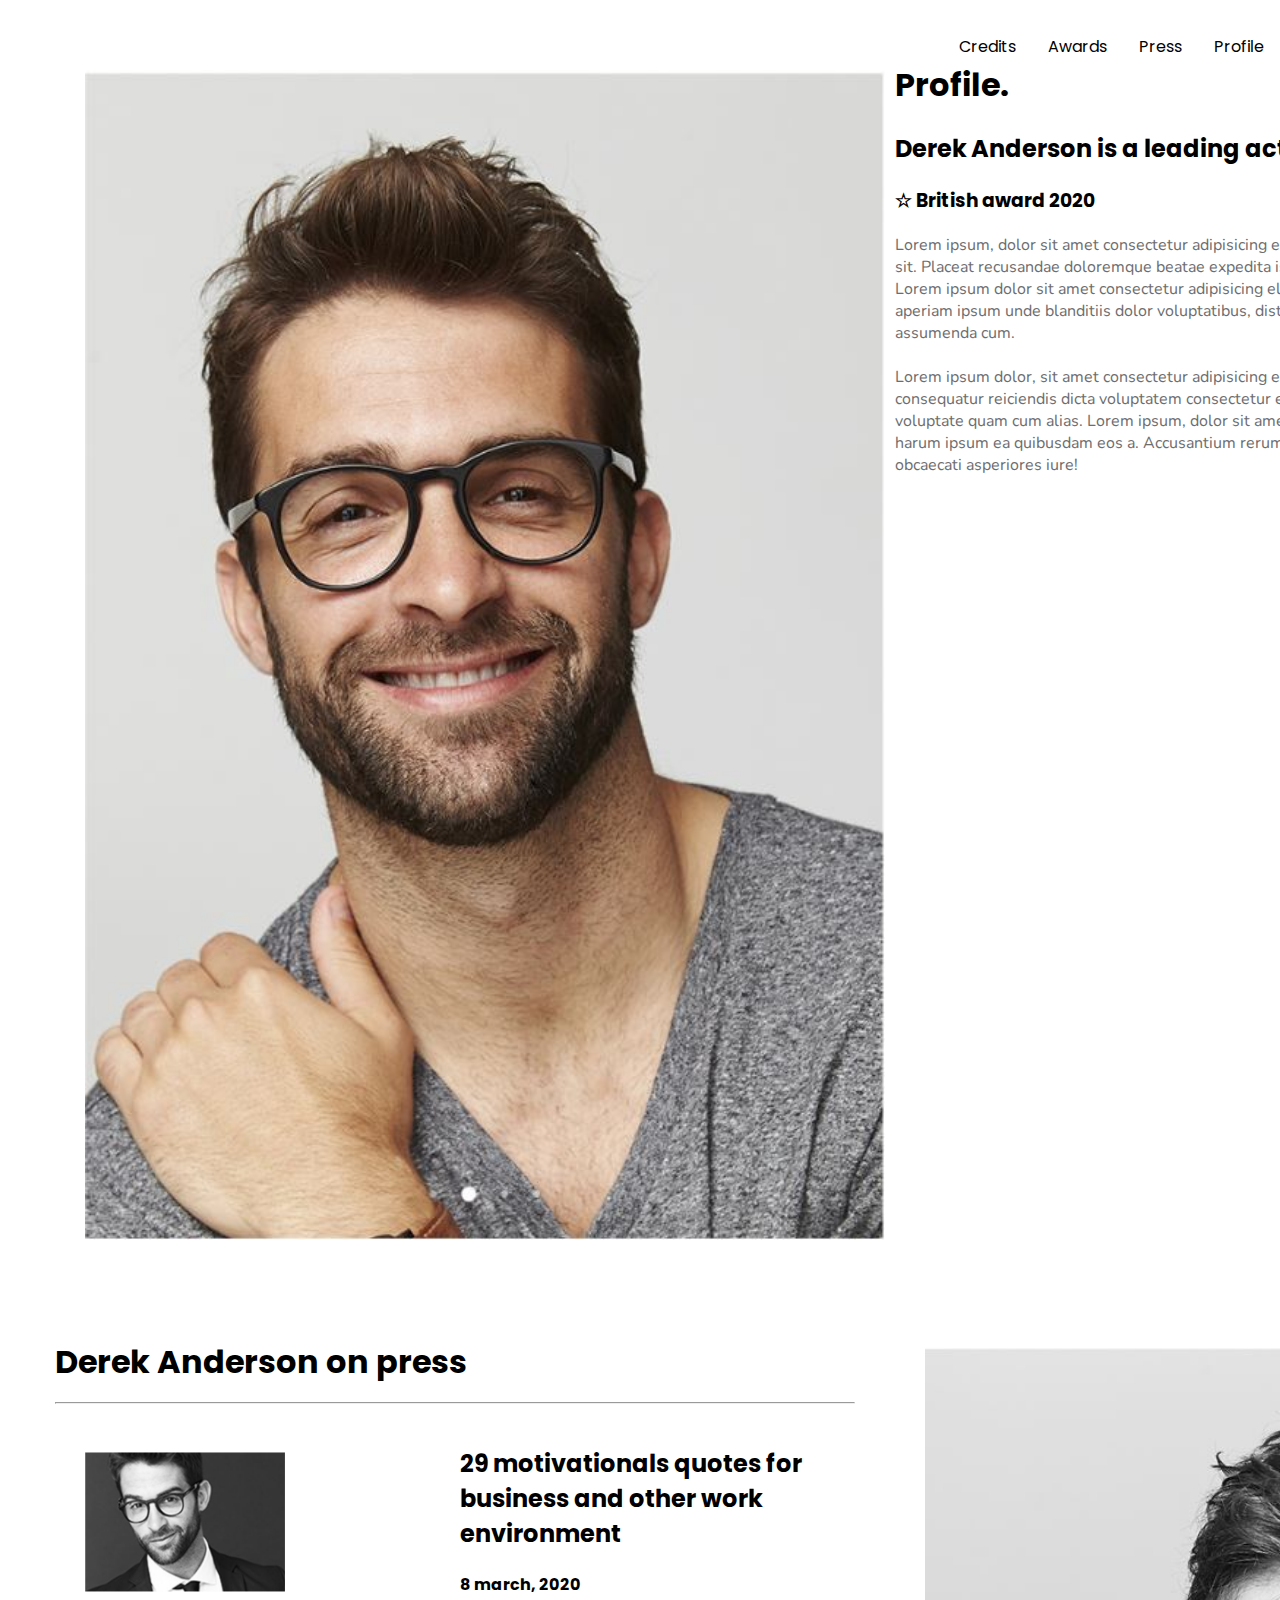
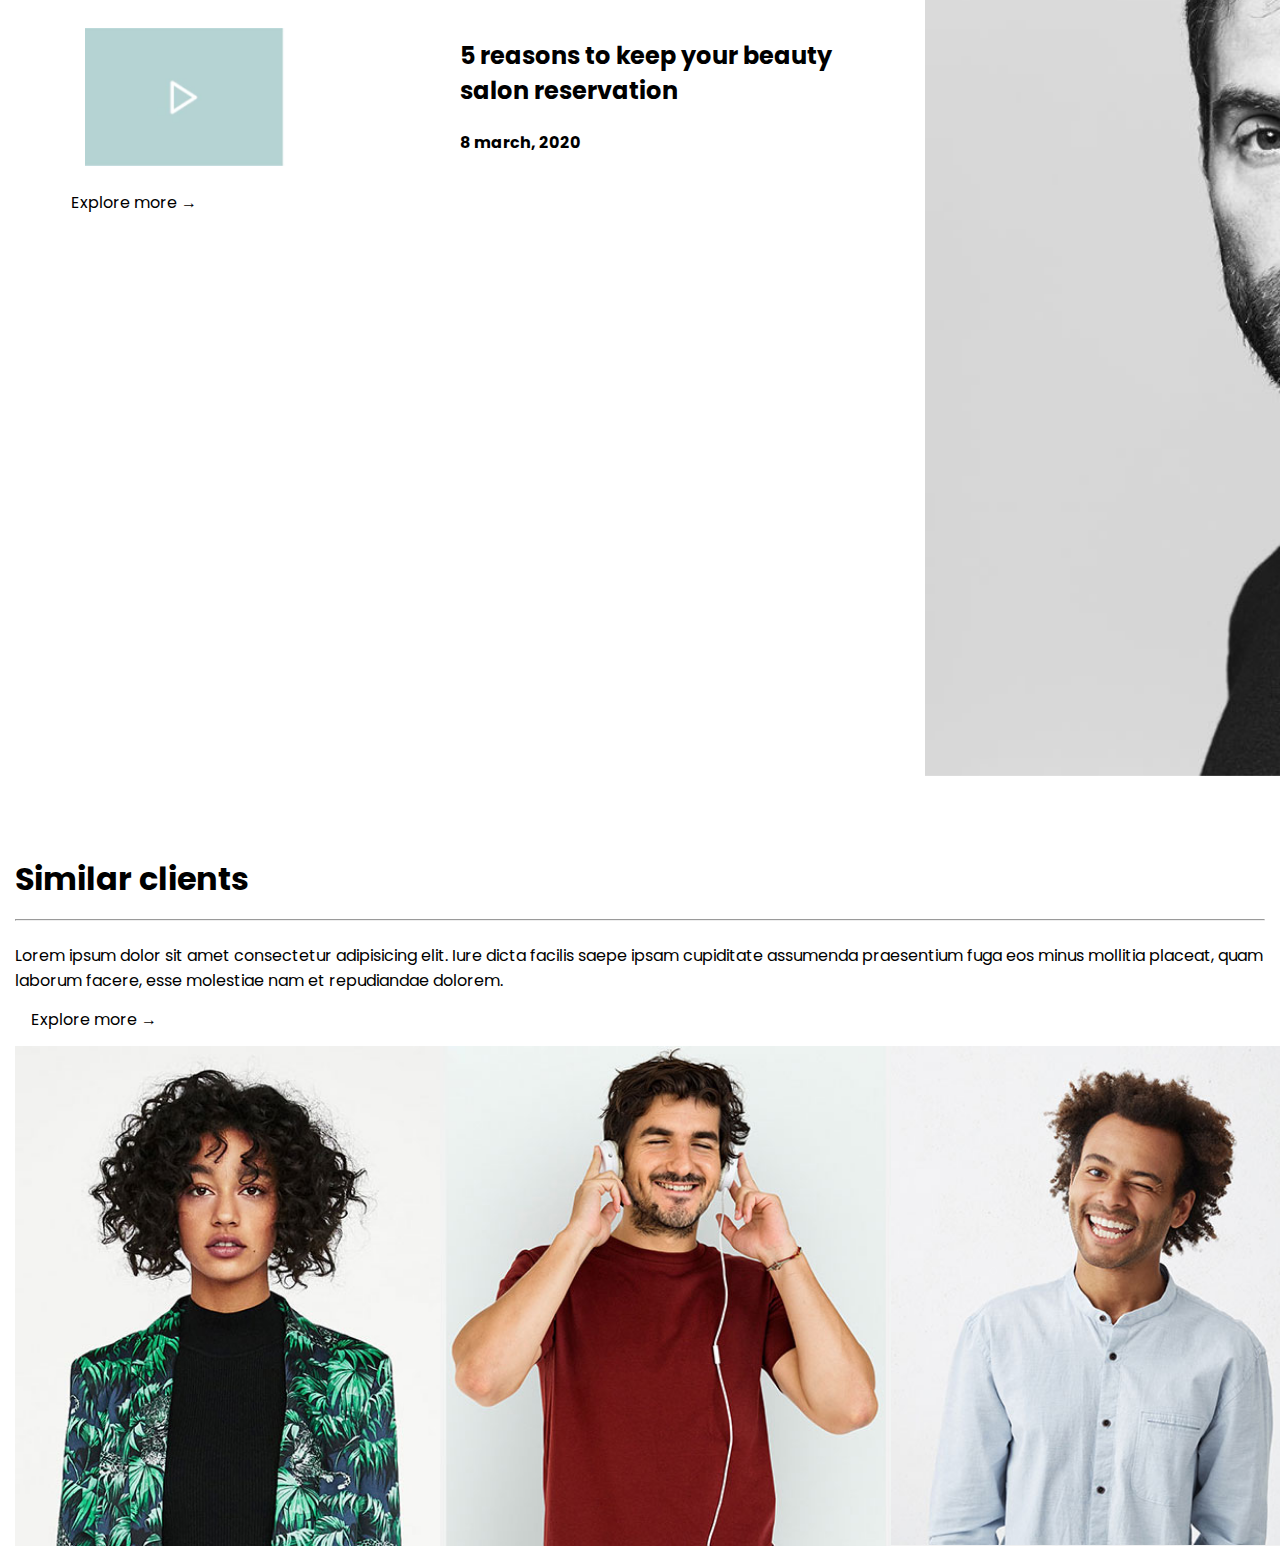
==== index.html @ 9f0239de "html" ====
<!DOCTYPE html>
<head>
    <link rel="stylesheet" href="style.css">
    <link href="https://fonts.googleapis.com/css?family=Nunito|Poppins&display=swap" rel="stylesheet">
</head>

<body>
    <header></header>

    <nav>
        <ul>
            <li><a href="">Profile</a></li>
            <li><a href="">Press</a></li>
            <li><a href="">Awards</a></li>
            <li><a href="">Credits</a></li>
        </ul>
    </nav>

    <main>
        <div class="page">
            <div class="container">
                <div><img src="image/derekanderson01.JPG" class="derek"></div>
                <div>
                    <h1>Profile.</h1>
                    <h2>Derek Anderson is a leading actor, comedian and actor</h2>
                    <h3> ☆ British award 2020</h3>
                    <p>Lorem ipsum, dolor sit amet consectetur adipisicing elit.
                        A ipsa ab odit ex pariatur inventore quas aspernatur sit. Placeat recusandae doloremque beatae expedita iste.
                        Sit exercitationem consequuntur dolore eaque ab. Lorem ipsum dolor sit amet consectetur adipisicing elit. 
                        At, placeat mollitia facere rerum non voluptatem aperiam ipsum unde blanditiis dolor voluptatibus, distinctio 
                        consectetur nam itaque accusantium delectus ad assumenda cum.<br><br>
                        Lorem ipsum dolor, sit amet consectetur adipisicing elit. 
                        Debitis non recusandae praesentium totam facilis consequatur reiciendis dicta voluptatem consectetur 
                        excepturi dolores pariatur saepe dolorem rem, quae voluptate quam cum alias.
                        Lorem ipsum, dolor sit amet consectetur adipisicing elit.
                        Sed ab placeat, expedita harum ipsum ea quibusdam eos a.
                        Accusantium rerum mollitia, unde minima deserunt ad laudantium maiores obcaecati asperiores iure!</p>
                </div>
                <div>
                    <h1>Derek Anderson on press<hr></h1>
                    <div class="press">
                        <img src="image/derekanderson03.JPG" class="derek">
                        <div><h2>29 motivationals quotes for business and other work environment</h2>
                        <h4>8 march, 2020</h4></div>
                    </div>
                    <div class="press">
                        <img src="image/derekanderson04.JPG" class="derek">
                        <div><h2>5 reasons to keep your beauty salon reservation</h2>
                        <h4>8 march, 2020</h4></div>
                    </div>
                    <div> <a href="">Explore more →</a></div>
                </div>
                <div><img src ="image/derekanderson02.JPG" class="derek"></div>
            </div>
            <div>
                <h1>Similar clients<hr></h1>
            </div>
            <div>Lorem ipsum dolor sit amet consectetur adipisicing elit. Iure dicta facilis saepe ipsam cupiditate assumenda 
                praesentium fuga eos minus mollitia placeat, quam laborum facere, esse molestiae nam et repudiandae dolorem.
                <a href="">Explore more →</a></div>
            <div class="similar">
                <img src="image/similar01.jpg" class="client">
                <img src="image/similar04.jpg"class="client">
                <img src="image/similar02.jpg"class="client">
                <img src="image/similar03.jpg"class="client">
            </div>
        </div>
    </main>

    <footer></footer>
</body>
---- style.css ----
body {
  font-family: 'Poppins', sans-serif;
  min-width: 100%;
  margin: 0;
  padding: 0;
  overflow: auto;
}
p{
  font-family: 'Nunito', sans-serif;
  color:#6E6D6E;

}
ul {
    list-style-type: none;
    margin-top: 8px;
    color: black;
  }
  
li {
    float: right;
    color: black;
    text-align: center;
  }

  a {
    display: block;
    padding: 14px 16px;
    text-decoration: none;
    color: black;
  }

  li a:hover {
    border-bottom: solid;
    border-color: black;
  }

.page{
  margin: 15px;
}

.container{
  display:grid;
  grid-template-columns: 800px 800px;
  grid-gap: 40px;
  margin: 20px;
  padding:20px;
}

.press{
  display:grid;
  grid-template-columns: 1fr 1fr;
  grid-gap: 10px;
  margin-left: auto;
  margin-right: auto;
}
.press img{
  width: 200px;
  margin-top: auto;
  margin-bottom: auto;
}

.derek {
   position: relative;
   margin: auto;
   margin: 30px;
   width: 800px;
  }
.similar {
  margin: 0px;
  display:grid;
  grid-template-columns: 1fr 1fr 1fr 1fr;
  grid-gap: 0px;
}

.client{
  height: 500px;
  width: auto;
}
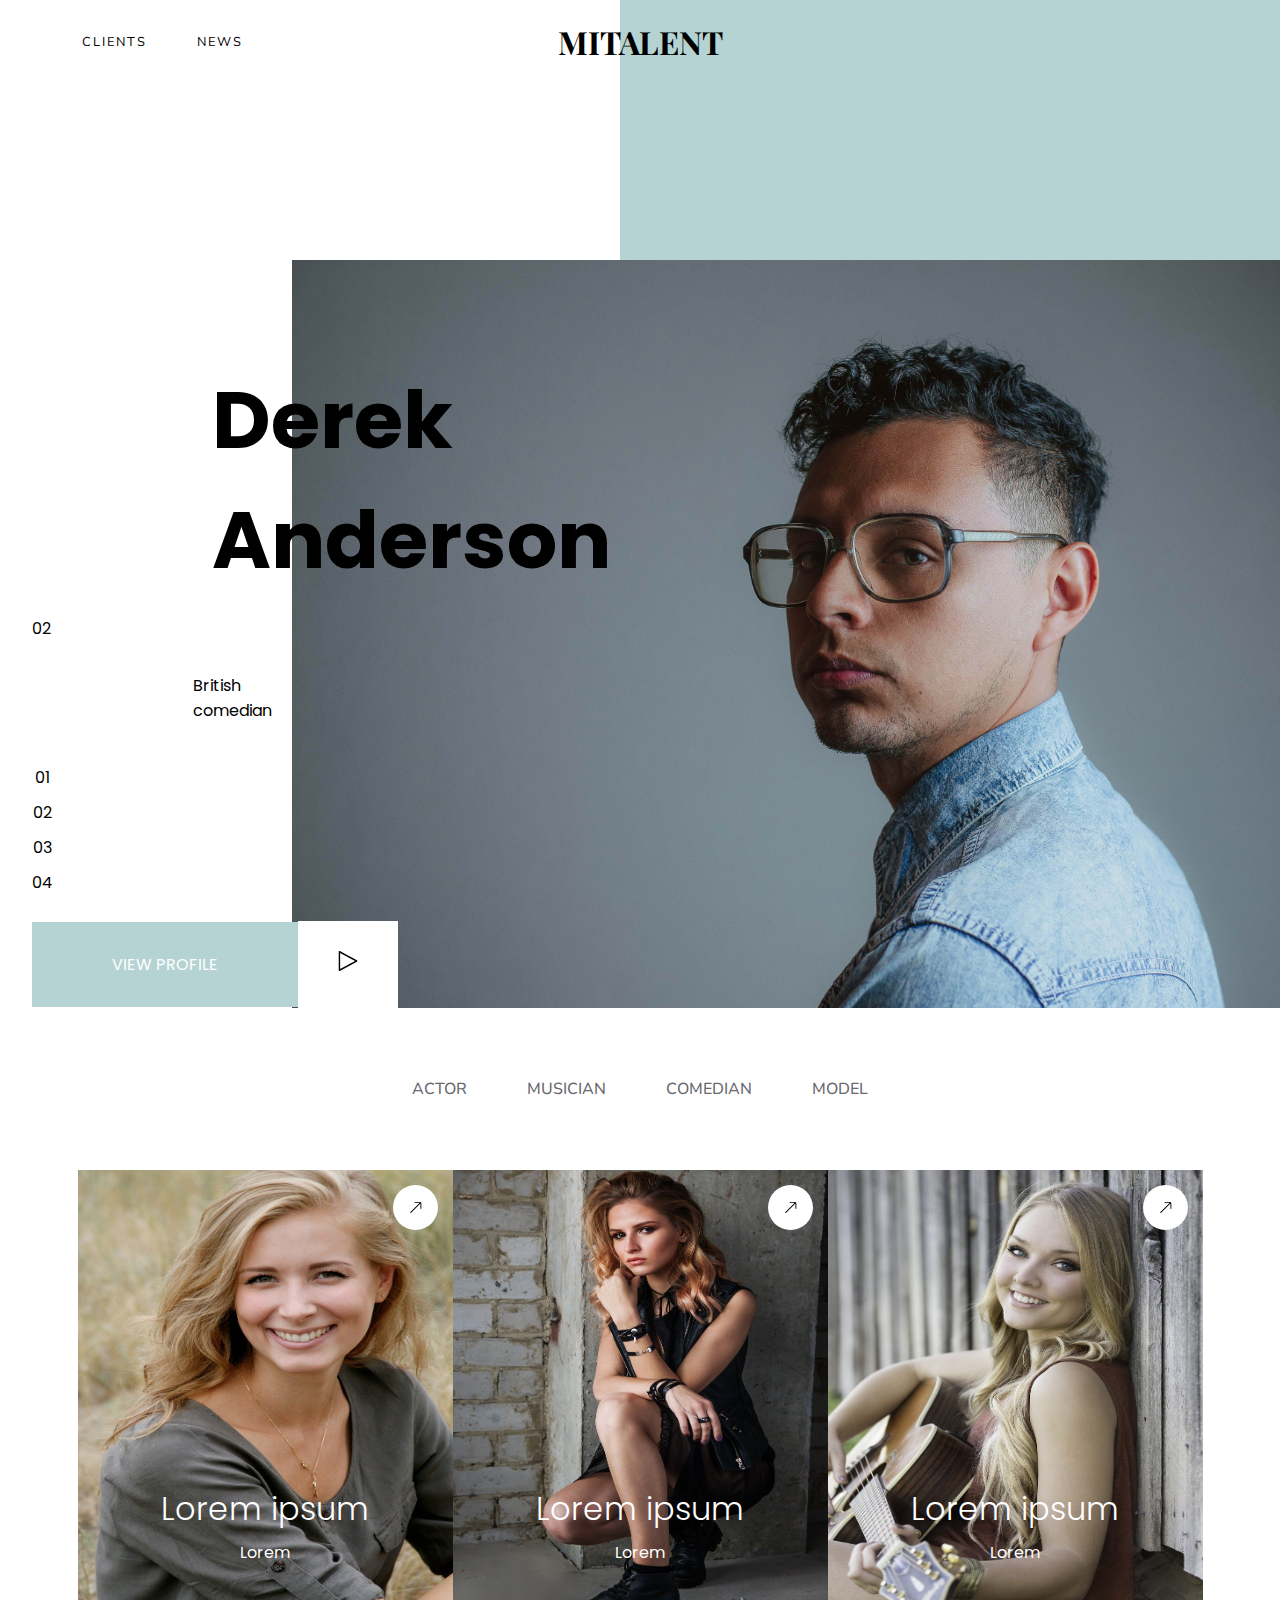
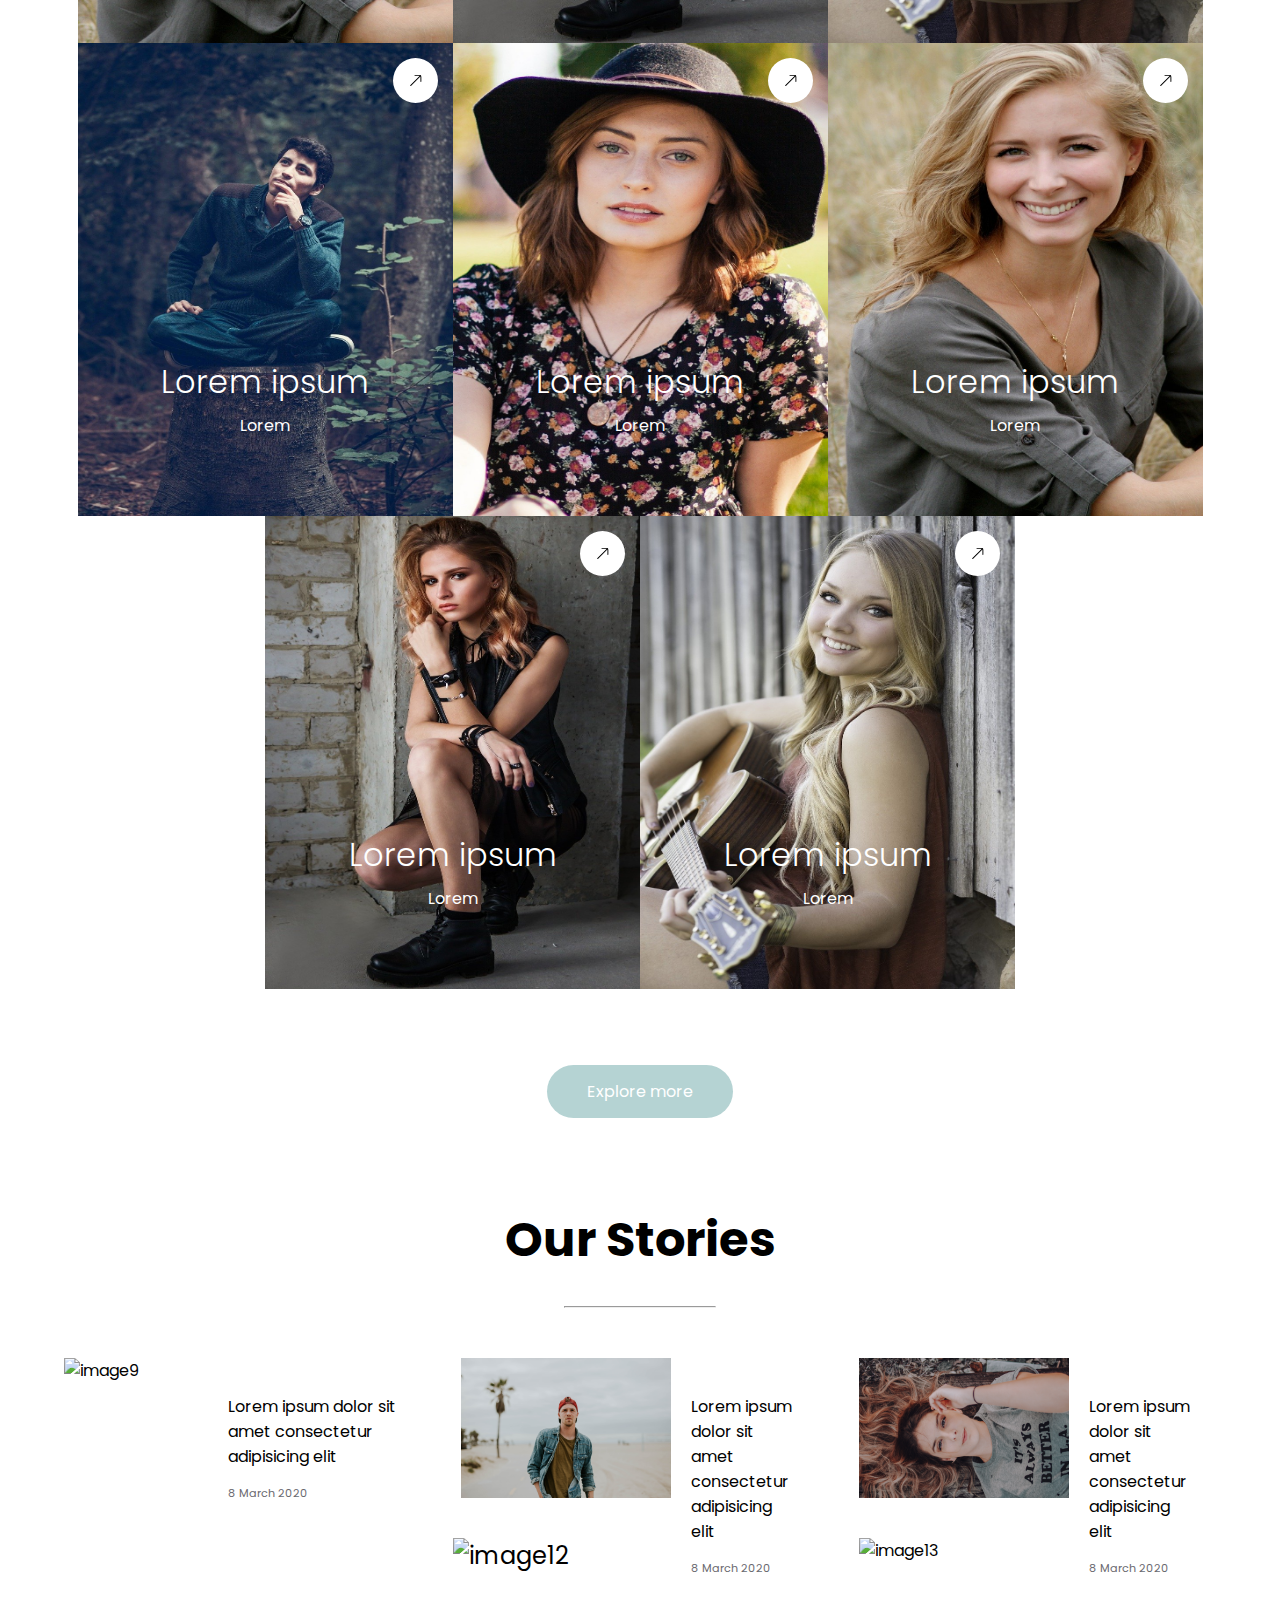
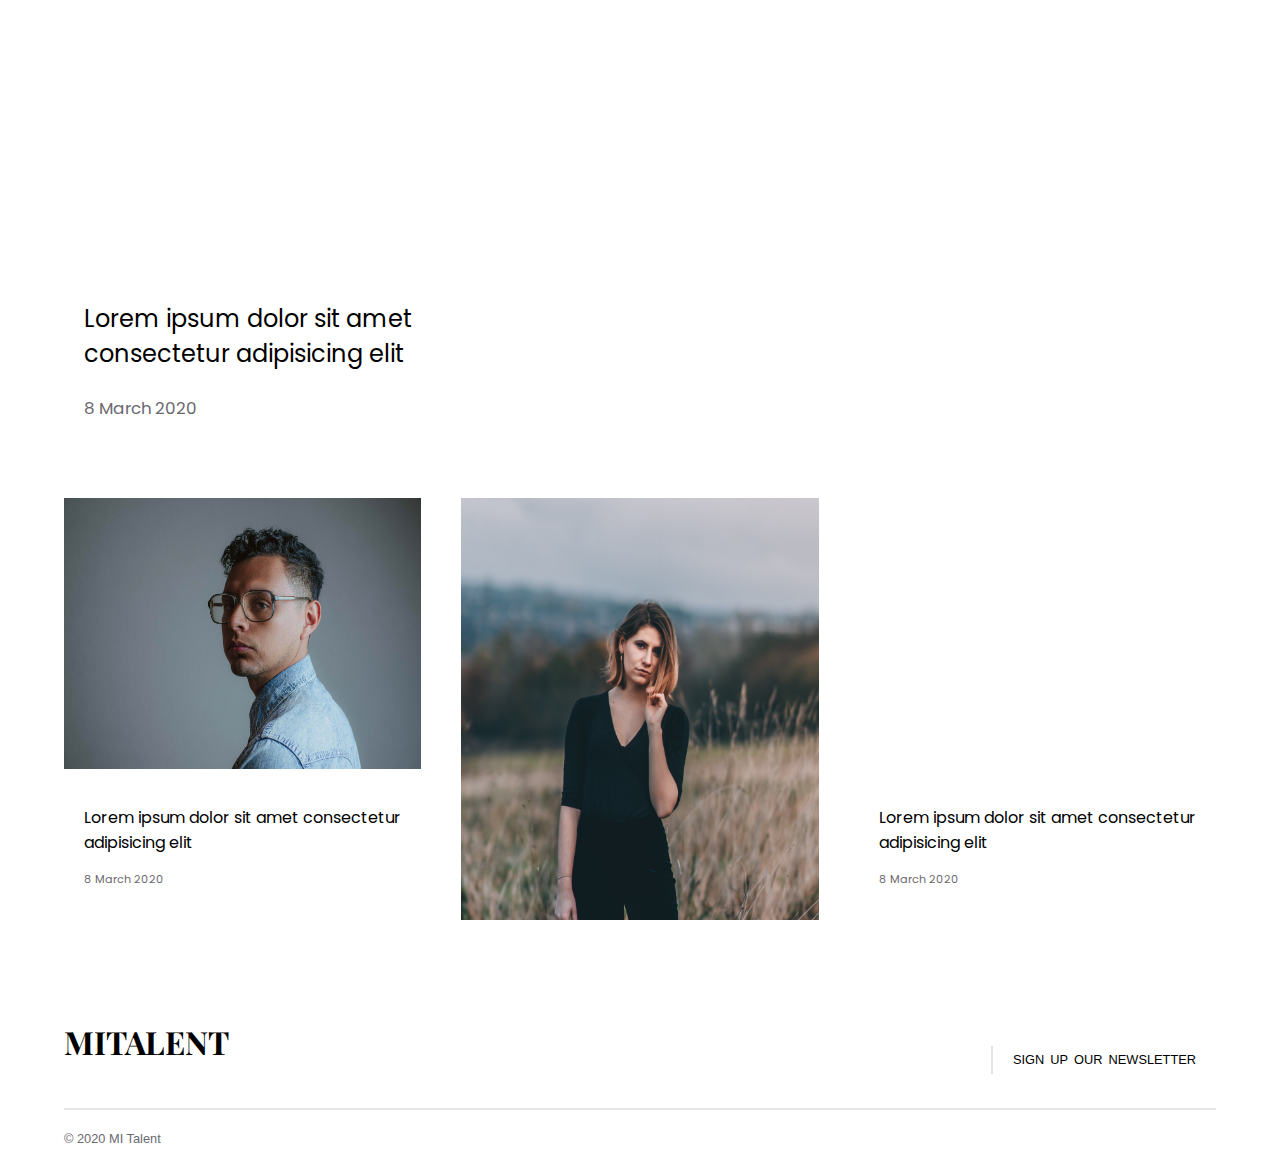
==== commit 6b2874d3: "rename fichier et modif header img" ====
--- a/index.html
+++ b/index.html
@@ -1,71 +1,201 @@
 <!DOCTYPE html>
+<html lang="en">
 <head>
-    <link rel="stylesheet" href="style.css">
-    <link href="https://fonts.googleapis.com/css?family=Nunito|Poppins&display=swap" rel="stylesheet">
+    <meta charset="UTF-8">
+    <meta name="viewport" content="width=device-width, initial-scale=1.0">
+    <meta http-equiv="X-UA-Compatible" content="ie=edge">
+    <link rel="stylesheet" href="assets/css/homepage.css">
+    <link href="https://fonts.googleapis.com/css?family=Nunito|Playfair+Display|Poppins&display=swap" rel="stylesheet">
+    <link rel="stylesheet" href="https://cdnjs.cloudflare.com/ajax/libs/font-awesome/5.11.2/css/all.css" integrity="sha256-46qynGAkLSFpVbEBog43gvNhfrOj+BmwXdxFgVK/Kvc=" crossorigin="anonymous" />
+    <title>HomePage</title>
 </head>
-
-<body>
-    <header></header>
-
-    <nav>
-        <ul>
-            <li><a href="">Profile</a></li>
-            <li><a href="">Press</a></li>
-            <li><a href="">Awards</a></li>
-            <li><a href="">Credits</a></li>
+<body class="font-poppins color-black">
+    <header>
+        <nav class="nav flex-space-between font-nunito">
+            <ul class="nav-gauche">
+                <li><i class="fas fa-bars"></i></li>
+                <li><a href="#" class="text-uppercase">Clients</a></li>
+                <li><a href="#" class="text-uppercase">News</a></li>
+            </ul>
+            <h1 id="mainTitle" class="text-uppercase font-playfair">Mitalent</h1>
+            <div class="search"><i class="fas fa-search"></i></div>
+        </nav>
+        <div class="carre-bleu"></div>
+        <div class="intro">
+            <ul class="icon">
+                <li><i class="fab fa-facebook-square"></i></li>
+                <li><i class="fab fa-instagram"></i></li>
+                <li><i class="fab fa-youtube"></i></li>
+                <li><i class="fab fa-twitter"></i></li>
+            </ul>
+            <div class="intro-image">
+                <img src="assets/images/image6.jpg" alt="image fond">
+            </div>
+            <h1>Derek<br> Anderson</h1>
+            <p>02</p>
+            <p class="intro-p">British comedian</p>
+            <ul class="intro-sub-nav">
+                <li>01</li>
+                <li>02</li>
+                <li>03</li>
+                <li>04</li>
+            </ul>
+            <div class="intro-profile">
+                <p class="color-white text-uppercase">View profile</p>
+                <p class="intro-profile-icone"><img src="assets/icons/play-button.svg" alt="icone play"></p>
+            </div>
+        </div>
+    </header>
+    <main>
+        <nav class="sub-nav font-nunito">
+            <ul class="flex-center">
+                <li><a href="#">Actor</a></li>
+                <li><a href="#">Musician</a></li>
+                <li><a href="#">Comedian</a></li>
+                <li><a href="#">Model</a></li>
+            </ul>
+        </nav>
+        <section class="talent">
+            <ul class="flex-center">
+                <li>
+                    <img src="assets/images/image1.jpg" alt="image1">
+                    <a href="#"><img src="assets/icons/arrow.svg" alt="icone fleche"></a>
+                    <h3>Lorem ipsum</h3>
+                    <p>Lorem</p>
+                </li>
+                <li>
+                    <img src="assets/images/image2.jpg" alt="image2">
+                    <a href="#"><img src="assets/icons/arrow.svg" alt="icone fleche"></a>
+                    <h3>Lorem ipsum</h3>
+                    <p>Lorem</p>
+                </li>
+                <li>
+                    <img src="assets/images/image3.jpg" alt="image3">
+                    <a href="#"><img src="assets/icons/arrow.svg" alt="icone fleche"></a>
+                    <h3>Lorem ipsum</h3>
+                    <p>Lorem</p>
+                </li>
+                <li>
+                    <img src="assets/images/image4.jpg" alt="image4">
+                    <a href="#"><img src="assets/icons/arrow.svg" alt="icone fleche"></a>
+                    <h3>Lorem ipsum</h3>
+                    <p>Lorem</p>
+                </li>
+                <li>
+                    <img src="assets/images/image5.jpg" alt="image5">
+                    <a href="#"><img src="assets/icons/arrow.svg" alt="icone fleche"></a>
+                    <h3>Lorem ipsum</h3>
+                    <p>Lorem</p>
+                </li>
+                <li>
+                    <img src="assets/images/image1.jpg" alt="image6">
+                    <a href="#"><img src="assets/icons/arrow.svg" alt="icone fleche"></a>
+                    <h3>Lorem ipsum</h3>
+                    <p>Lorem</p>
+                </li>
+                <li>
+                    <img src="assets/images/image2.jpg" alt="image7">
+                    <a href="#"><img src="assets/icons/arrow.svg" alt="icone fleche"></a>
+                    <h3>Lorem ipsum</h3>
+                    <p>Lorem</p>
+                </li>
+                <li>
+                    <img src="assets/images/image3.jpg" alt="image8">
+                    <a href="#"><img src="assets/icons/arrow.svg" alt="icone fleche"></a>
+                    <h3>Lorem ipsum</h3>
+                    <p>Lorem</p>
+                </li>
+            </ul>
+            <p><a href="#">Explore more</a href="#"></p>
+        </section>
+        <section class="stories">
+            <h2>Our Stories</h2>
+            <hr>
+            <div>
+                <ul class="grid">
+                    <li class="image1 image-petite">
+                        <a href="#">
+                            <img src="assets/images/image7.jpg" alt="image9">
+                            <div>
+                                <p>Lorem ipsum dolor sit amet consectetur adipisicing elit</p>
+                                <p>8 March 2020</p>
+                            </div>
+                        </a>
+                    </li>
+                    <li class="image2 image-petite">
+                        <a href="#">
+                            <img src="assets/images/image8.jpg" alt="image10">
+                            <div>
+                                <p>Lorem ipsum dolor sit amet consectetur adipisicing elit</p>
+                                <p>8 March 2020</p>
+                            </div>
+                        </a>
+                    </li>
+                    <li class="image3 image-petite">
+                        <a href="#">
+                            <img src="assets/images/image9.jpg" alt="image11">
+                            <div>
+                                <p>Lorem ipsum dolor sit amet consectetur adipisicing elit</p>
+                                <p>8 March 2020</p>
+                            </div>
+                        </a>
+                    </li>
+                    <li class="image4 image-text-left image-text-bottom image-text-grand">
+                        <a href="#">
+                            <img src="assets/images/image7.jpg" alt="image12">
+                            <div>
+                                <p>Lorem ipsum dolor sit amet consectetur adipisicing elit</p>
+                                <p>8 March 2020</p>
+                            </div>
+                        </a>
+                    </li>
+                    <li class="image5 image-text-vertical">
+                        <a href="#">
+                            <img src="assets/images/image10.jpg" alt="image13">
+                            <div>
+                                <p>Lorem ipsum dolor sit amet consectetur adipisicing elit</p>
+                                <p>8 March 2020</p>
+                            </div>
+                        </a>
+                    </li>
+                    <li class="image6 image-text-vertical">
+                        <a href="#">
+                            <img src="assets/images/image6.jpg" alt="image14">
+                            <div>
+                                <p>Lorem ipsum dolor sit amet consectetur adipisicing elit</p>
+                                <p>8 March 2020</p>
+                            </div>
+                        </a>
+                    </li>
+                    <li class="image7">
+                        <a href="#">
+                            <img src="assets/images/image11.jpg" alt="image15">
+                        </a>
+                    </li>
+                </ul>
+            </div>
+        </section>
+    </main>
+    <footer>
+        <div class="haut flex-space-between">
+            <div class="gauche">
+                <h1>MITALENT</h1>
+            </div>
+            <div class="droite flex">
+                <hr class="flex">
+                <p>SIGN UP OUR NEWSLETTER <i class="far fa-envelope"></i></p>
+            </div>
+        </div>
+        <hr>
+        <div class="bas flex-space-between">
+        <p class="color-grey">© 2020 MI Talent</p>
+        <ul class="flex">
+            <li><i class="fab fa-facebook-square"></i></li>
+            <li><i class="fab fa-instagram"></i></li>
+            <li><i class="fab fa-youtube"></i></li>
+            <li><i class="fab fa-twitter"></i></li>
         </ul>
-    </nav>
-
-    <main>
-        <div class="page">
-            <div class="container">
-                <div><img src="image/derekanderson01.JPG" class="derek"></div>
-                <div>
-                    <h1>Profile.</h1>
-                    <h2>Derek Anderson is a leading actor, comedian and actor</h2>
-                    <h3> ☆ British award 2020</h3>
-                    <p>Lorem ipsum, dolor sit amet consectetur adipisicing elit.
-                        A ipsa ab odit ex pariatur inventore quas aspernatur sit. Placeat recusandae doloremque beatae expedita iste.
-                        Sit exercitationem consequuntur dolore eaque ab. Lorem ipsum dolor sit amet consectetur adipisicing elit. 
-                        At, placeat mollitia facere rerum non voluptatem aperiam ipsum unde blanditiis dolor voluptatibus, distinctio 
-                        consectetur nam itaque accusantium delectus ad assumenda cum.<br><br>
-                        Lorem ipsum dolor, sit amet consectetur adipisicing elit. 
-                        Debitis non recusandae praesentium totam facilis consequatur reiciendis dicta voluptatem consectetur 
-                        excepturi dolores pariatur saepe dolorem rem, quae voluptate quam cum alias.
-                        Lorem ipsum, dolor sit amet consectetur adipisicing elit.
-                        Sed ab placeat, expedita harum ipsum ea quibusdam eos a.
-                        Accusantium rerum mollitia, unde minima deserunt ad laudantium maiores obcaecati asperiores iure!</p>
-                </div>
-                <div>
-                    <h1>Derek Anderson on press<hr></h1>
-                    <div class="press">
-                        <img src="image/derekanderson03.JPG" class="derek">
-                        <div><h2>29 motivationals quotes for business and other work environment</h2>
-                        <h4>8 march, 2020</h4></div>
-                    </div>
-                    <div class="press">
-                        <img src="image/derekanderson04.JPG" class="derek">
-                        <div><h2>5 reasons to keep your beauty salon reservation</h2>
-                        <h4>8 march, 2020</h4></div>
-                    </div>
-                    <div> <a href="">Explore more →</a></div>
-                </div>
-                <div><img src ="image/derekanderson02.JPG" class="derek"></div>
-            </div>
-            <div>
-                <h1>Similar clients<hr></h1>
-            </div>
-            <div>Lorem ipsum dolor sit amet consectetur adipisicing elit. Iure dicta facilis saepe ipsam cupiditate assumenda 
-                praesentium fuga eos minus mollitia placeat, quam laborum facere, esse molestiae nam et repudiandae dolorem.
-                <a href="">Explore more →</a></div>
-            <div class="similar">
-                <img src="image/similar01.jpg" class="client">
-                <img src="image/similar04.jpg"class="client">
-                <img src="image/similar02.jpg"class="client">
-                <img src="image/similar03.jpg"class="client">
-            </div>
         </div>
-    </main>
-
-    <footer></footer>
-</body>+    </footer>
+</body>
+</html>--- a/assets/css/homepage.css
+++ b/assets/css/homepage.css
@@ -0,0 +1,454 @@
+/* --- Mise a zero --- */
+
+html, body {
+    margin: 0;
+    height: 100%;
+    width: 100%;
+}
+
+h1 {
+    margin: 0;
+}
+
+ul{
+    padding: 0;
+}
+
+li{
+    list-style: none;
+}
+
+a{
+    text-decoration: none;
+    color: #000000;
+}
+
+/*------------------------------*/
+
+/* --- Utilise plusieur fois --- */
+
+    /* font */
+.font-poppins {
+    font-family: 'Poppins', sans-serif;
+}
+
+.font-nunito {
+    font-family: 'Nunito', sans-serif;
+}
+
+.font-playfair {
+    font-family: 'Playfair Display', serif;
+}
+
+.text-uppercase {
+    text-transform: uppercase;
+}
+
+    /* color */
+
+.color-black {
+    color: #000000;
+}
+
+.color-white {
+    color: #ffffff;
+}
+
+.color-grey {
+    color: #6a696f;
+}
+
+.color-blue {
+    color: #b5d3d3;
+}
+
+    /* display */
+
+.grid {
+    display: grid;
+}
+
+.flex {
+    display: flex;
+}
+
+.flex-center {
+    display: flex;
+    justify-content: center;
+}
+
+.flex-space-between {
+    display: flex;
+    justify-content: space-between;
+}
+
+    /* autre */
+
+.image-text-vertical > a {
+    flex-direction: column;
+}
+
+.image-text-left > a {
+    flex-direction: row-reverse;
+}
+
+.image-text-bottom > a {
+    align-items: flex-end;
+}
+
+.image-text-grand {
+    font-size: 150%;
+}
+
+/*------------------------------*/
+
+/* --- header --- */
+
+header {
+    display: flex;
+    flex-direction: column;
+    width: 95%;
+    margin: 20px auto;
+}
+
+    /*  navbar  */
+
+.nav {
+    font-size: 0.8em;
+    align-items: center;
+}
+
+.nav .nav-gauche {
+    display: flex;
+    letter-spacing: 2px;
+    align-items: center;
+    width: 450px;
+}
+
+.nav .nav-gauche li {
+    padding-right: 50px;
+}
+
+.nav #mainTitle {
+    font-size: 2.5em;
+}
+
+.nav .search {
+    width: 450px;
+    text-align: end;
+}
+
+/* ----------------------- */
+
+    /*  intro  */
+
+.carre-bleu {
+    position: absolute;
+    background-color: #b5d3d3;
+    width: 660px;
+    height: 620px;
+    z-index: -2;
+    right: 0;
+    top: 0;
+}
+
+.intro {
+    display: flex;
+    position: relative;
+    flex-wrap: wrap;
+}
+
+.intro .icon {
+    margin-top: 120px;
+    width: 100%;
+}
+
+.intro .icon li {
+    padding: 20px 0;
+}
+
+.intro-image {
+    position: absolute;
+    bottom: 0;
+    left: 260px;
+    z-index: -1;
+    width: 1120px;
+}
+
+.intro-image img{
+    width: 100%;
+    position: absolute;
+    bottom: 0;
+}
+
+.intro h1 {
+    width: 100%;
+    margin-left: 180px;
+    font-size: 500%;
+}
+
+.intro .intro-p {
+    margin-left: 161px;
+    margin-right: 1080px;
+}
+
+.intro .intro-sub-nav {
+    text-align: right;
+}
+
+.intro .intro-sub-nav li {
+    margin: 10px 0;
+    text-align: center;
+}
+
+.intro .intro-profile {
+    width: 100%;
+    display: flex;
+    flex-direction: row;
+    align-content: center;
+}
+
+.intro .intro-profile p {
+    margin: 0;
+    align-self: center;
+    padding: 30px 80px;
+    background-color: #b5d3d3;
+}
+
+.intro .intro-profile .intro-profile-icone{
+    background-color: #ffffff;
+    padding: 30px 40px;
+    width: 20px;
+}
+
+/* ----------------------- */
+
+/* --- Main --- */
+
+    /*  Sous-menu  */
+.sub-nav {
+    margin: 70px 0;
+    font-weight: 700;
+}
+
+.sub-nav > ul {
+    flex-direction: row;
+}
+
+.sub-nav > ul > li {
+    text-transform: uppercase;
+    padding: 0 30px;
+    font-weight: 500;
+}
+
+.sub-nav > ul > li > a {
+    color: #6a696f;
+}
+
+.sub-nav > ul > li > a:hover {
+    color: #000000;
+    border-bottom: 2px solid #000000;
+}
+
+    /*  Liste image  */
+
+.talent {
+    width: 90%;
+    margin: auto;
+}
+
+.talent > ul {
+    flex-wrap: wrap;
+}
+
+.talent > ul > li {
+    height: 473px;
+    width: 375px;
+    position: relative;
+}
+
+.talent > ul > li > img {
+    height: 100%;
+    width: 100%;
+}
+
+.talent > ul > li > a {
+    position: absolute;
+    color: #ffffff;
+    top: 15px;
+    width: 45px;
+    right: 15px;
+    text-align: right;
+}
+
+.talent > ul > li > a > img {
+    width: 15px;
+    height: 15px;
+    background-color: #ffffff;
+    padding: 15px;
+    border-radius: 50%;
+}
+
+.talent > ul > li > h3 {
+    position: absolute;
+    color: #ffffff;
+    top: 60%;
+    width: 100%;
+    text-align: center;
+    font-weight: 300;
+    font-size: 200%;
+}
+
+.talent > ul > li > p {
+    position: absolute;
+    color: #ffffff;
+    top: 75%;
+    width: 100%;
+    text-align: center;
+    font-weight: 400;
+    font-size: 100%;
+}
+
+.talent > p {
+    width: 100%;
+    display: block;
+    text-align: center;
+    margin: 90px 0;
+}
+
+.talent > p > a {
+    background-color: #b5d3d3;
+    display: inline;
+    padding: 15px 40px;
+    border-radius: 40px;
+    color: #ffffff;
+}
+
+    /*  Stories  */
+
+.stories {
+    width: 90%;
+    margin: 100px auto;
+}
+
+.stories > h2 {
+    text-align: center;
+    font-size: 300%;
+    margin: 30px 0;
+}
+
+.stories > hr {
+    width: 150px;
+    margin-bottom: 50px;
+}
+
+.stories > div > ul {
+    grid-template-columns: 1fr 1fr 1fr;
+    grid-template-rows: 140px 520px 422px;
+    grid-column-gap: 40px;
+    grid-row-gap: 40px;
+}
+
+.stories > div > ul > li > a {
+    display: flex;
+    height: 100%;
+}
+
+.stories > div > ul > li > a > div {
+    margin: 20px;
+}
+
+.stories > div > ul > li > a > div > p:last-of-type {
+    font-size: 70%;
+    color: #6a696f;
+}
+
+.image-petite img {
+    width: 150px;
+    height: 130px;
+}
+
+.stories img {
+    width: 100%;
+    height: 100%;
+}
+
+    /* Placement des photos dans la grille */
+
+.image1 {
+    grid-area: 1/1/2/2;
+}
+
+.image2 {
+    grid-area: 1/2/2/3;
+}
+
+.image3 {
+    grid-area: 1/3/2/4;
+}
+
+.image4 {
+    grid-area: 2/1/3/3;
+}
+
+.image5 {
+    grid-area: 2/3/4/4;
+}
+
+.image6 {
+    grid-area: 3/1/4/2;
+}
+
+.image7 {
+    grid-area: 3/2/4/3;
+}
+
+/* ----------------------- */
+
+.image4 img {
+    width: 684px;
+    height: 520px;
+}
+
+/* --- footer --- */
+
+footer {
+    margin: 0 5% 0 5%;
+}
+
+footer hr {
+    border: 0.4px solid rgba(0, 0, 0, 0.1);
+}
+
+footer .haut {
+    font-family: 'Playfair Display', serif;
+}
+
+footer .haut .droite {
+    padding: 20px;
+    font-size: 0.8em;
+    word-spacing: 0.2em;
+    font-family: 'Montserrat', sans-serif;
+}
+
+footer .haut .droite hr {
+    margin-right: 20px;
+    border: 0.4px solid rgba(0, 0, 0, 0.1);
+}
+
+footer .bas {
+    font-family: 'Montserrat', sans-serif;
+    align-items: center;
+}
+
+footer .bas p {
+    font-size: 0.8em;
+}
+
+footer .bas ul li {
+    display: flex;
+    list-style-type: none;
+    padding: 0 20px 0 0;
+}
+
+/* --- END --- */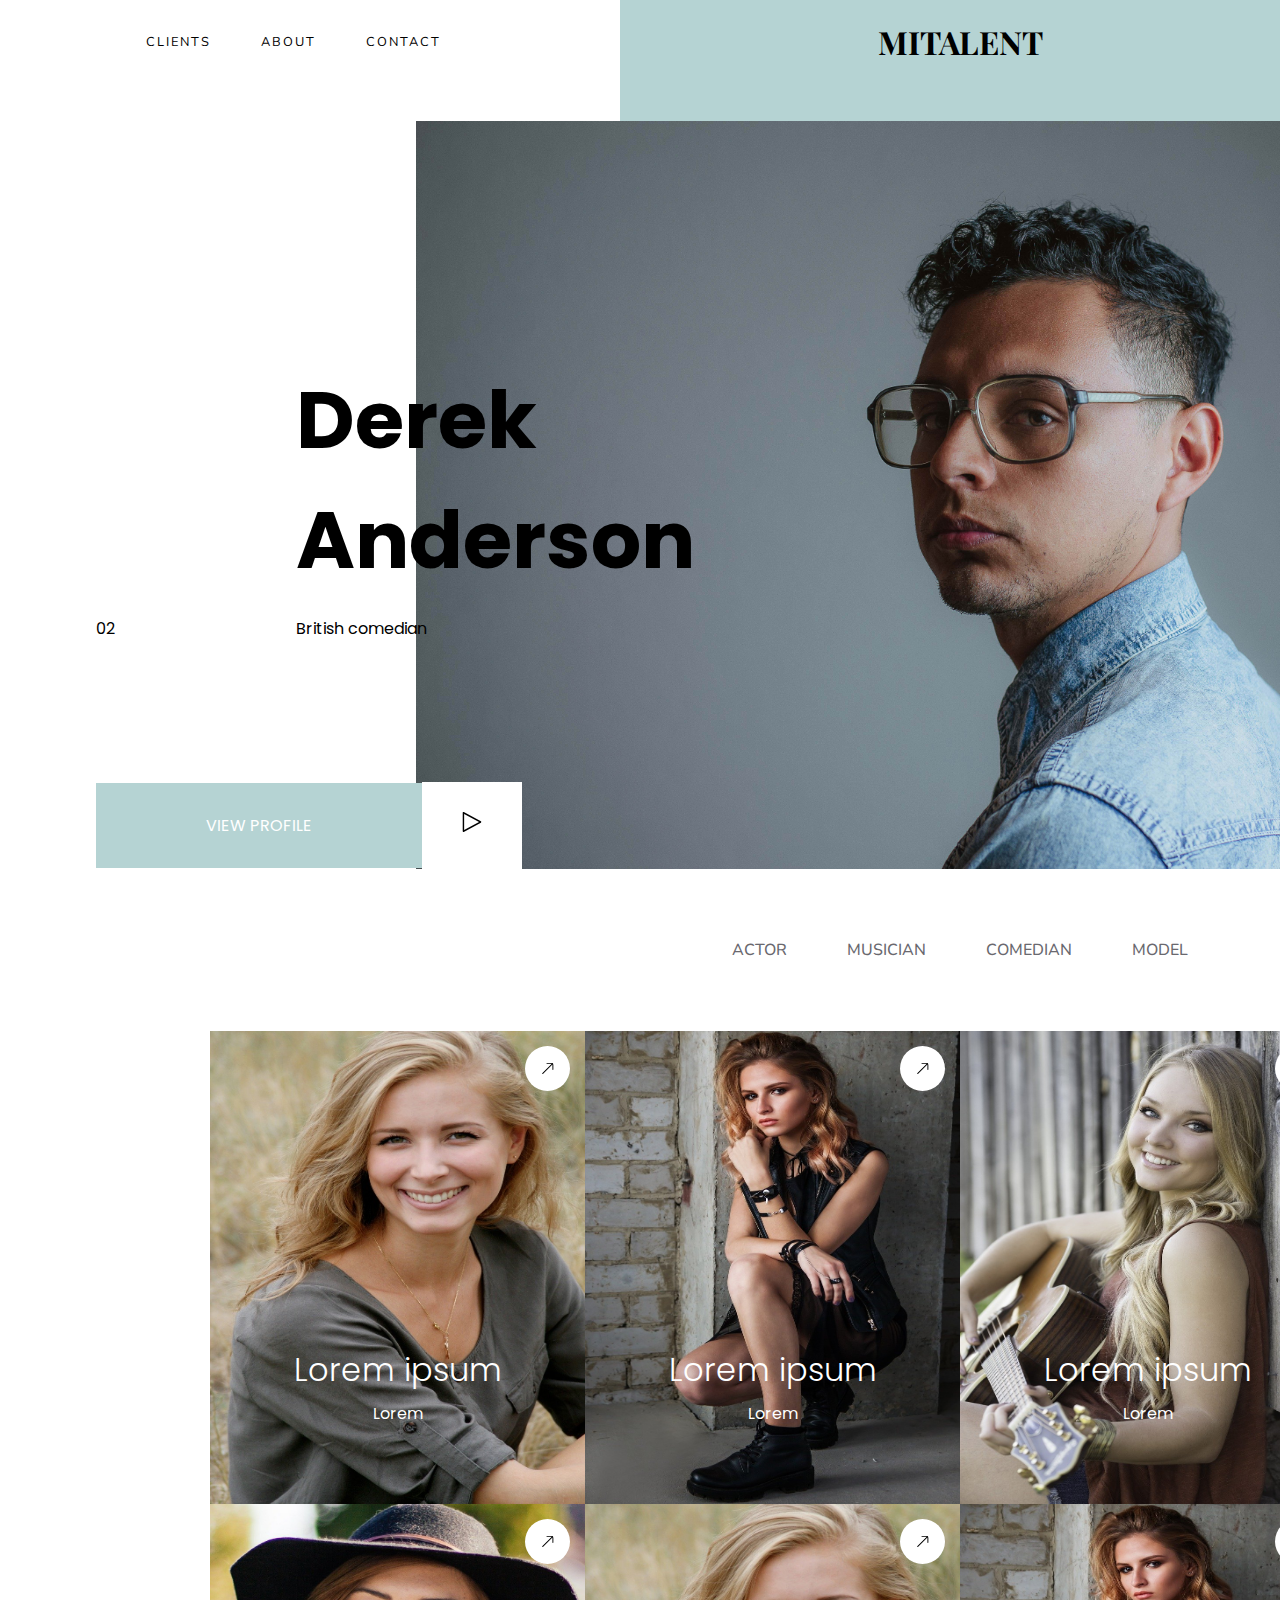
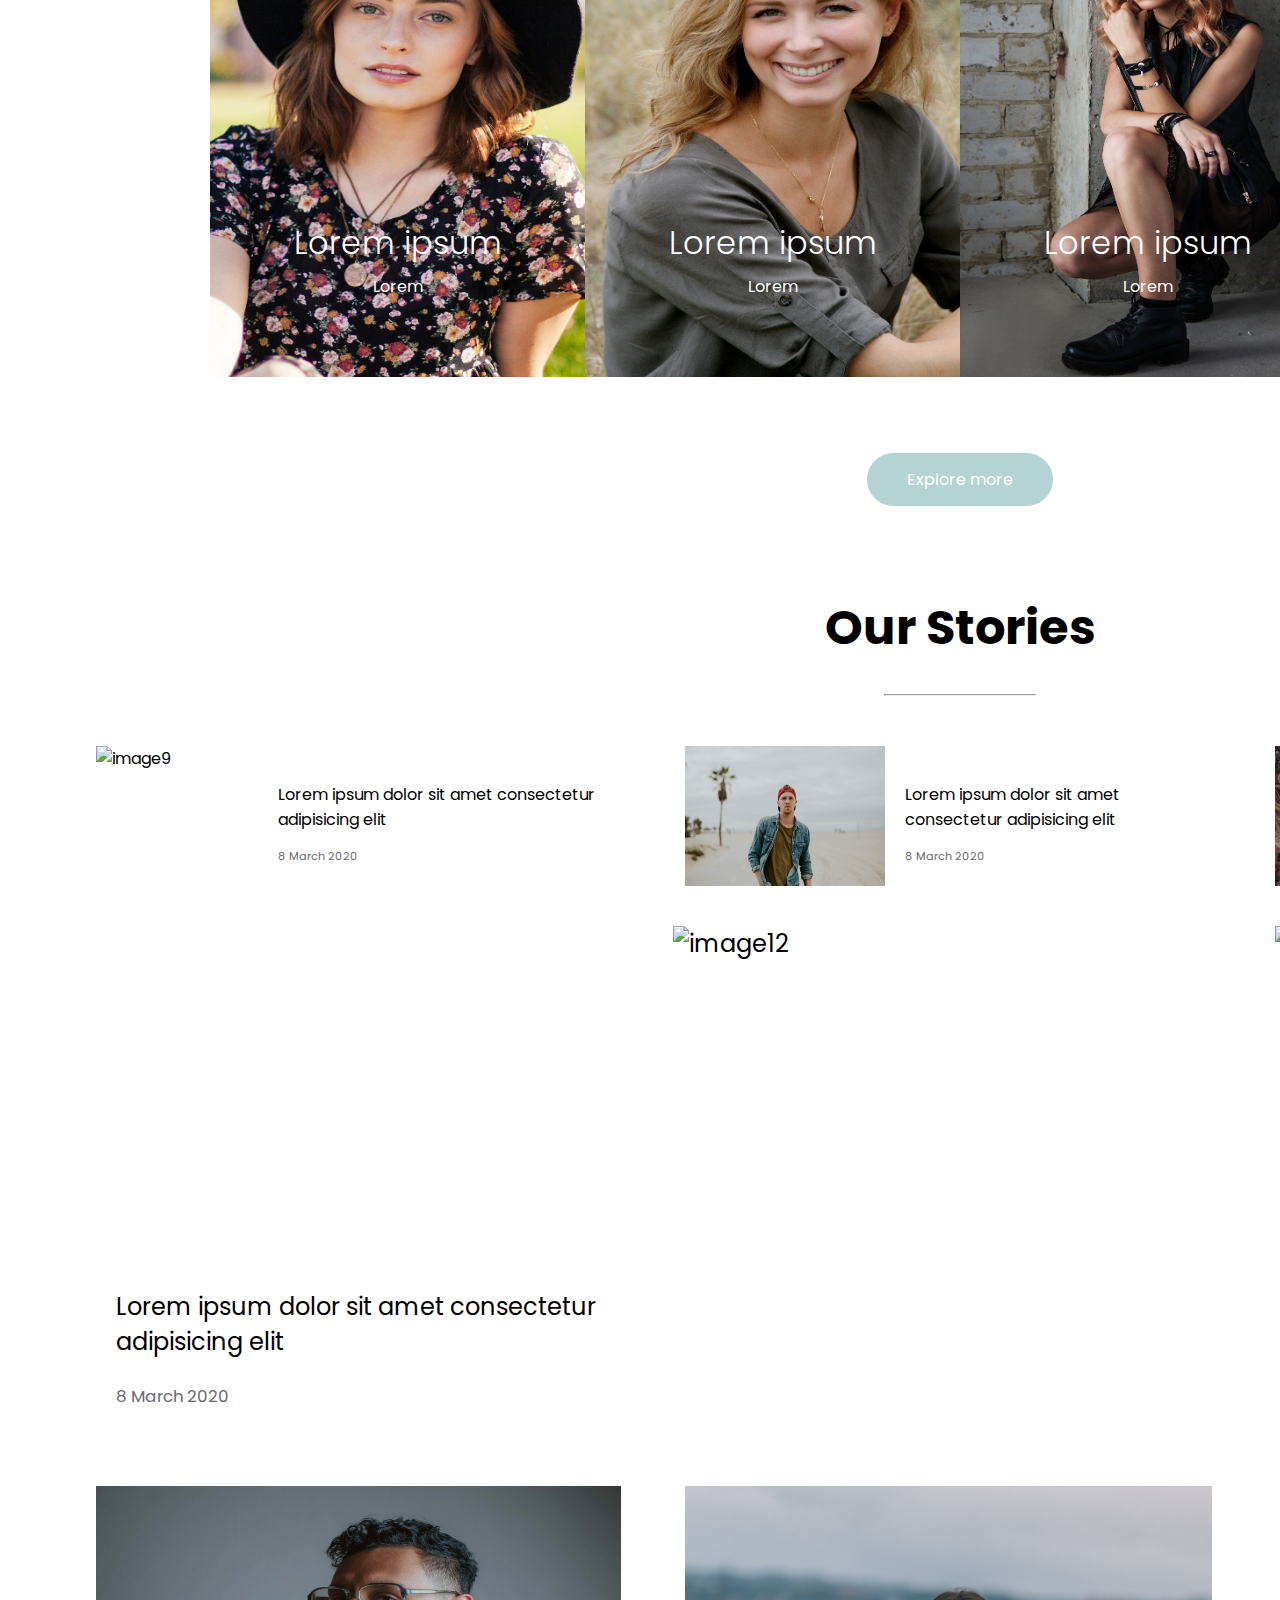
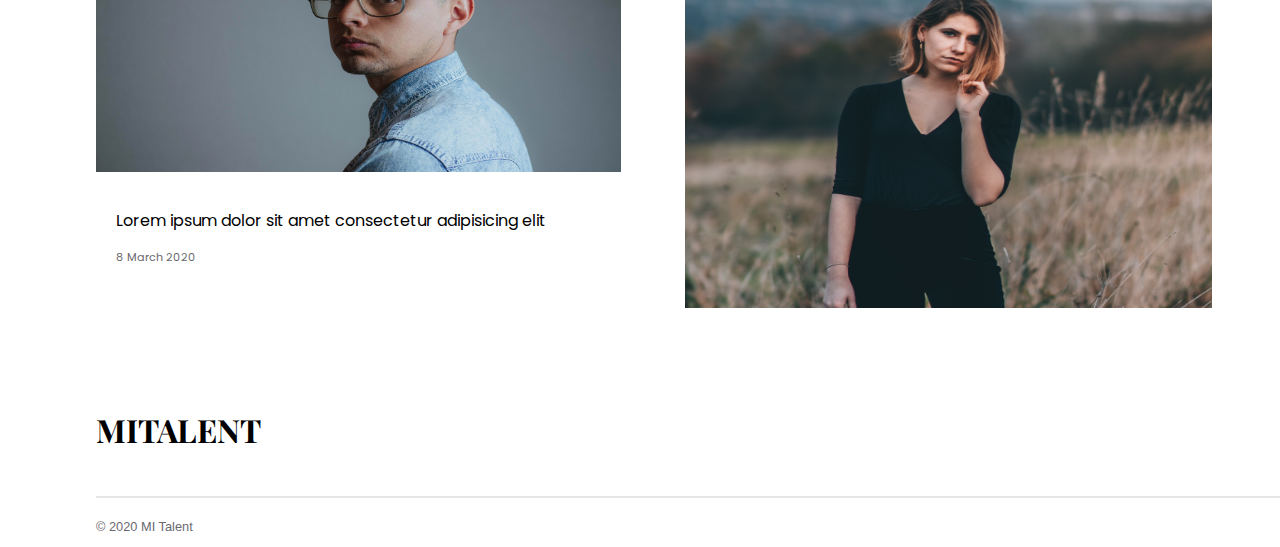
==== commit 162cc057: "ajout des liens about et contact" ====
--- a/index.html
+++ b/index.html
@@ -14,10 +14,11 @@
         <nav class="nav flex-space-between font-nunito">
             <ul class="nav-gauche">
                 <li><i class="fas fa-bars"></i></li>
-                <li><a href="#" class="text-uppercase">Clients</a></li>
-                <li><a href="#" class="text-uppercase">News</a></li>
-            </ul>
-            <h1 id="mainTitle" class="text-uppercase font-playfair">Mitalent</h1>
+                <li><a href="client.html" class="text-uppercase">Clients</a></li>
+                <li><a href="about.html" class="text-uppercase">About</a></li>
+                <li><a href="contact.html" class="text-uppercase">Contact</a></li>
+            </ul>
+            <a href="index.html"><h1 id="mainTitle" class="text-uppercase font-playfair">Mitalent</h1></a>
             <div class="search"><i class="fas fa-search"></i></div>
         </nav>
         <div class="carre-bleu"></div>
@@ -59,49 +60,49 @@
             <ul class="flex-center">
                 <li>
                     <img src="assets/images/image1.jpg" alt="image1">
-                    <a href="#"><img src="assets/icons/arrow.svg" alt="icone fleche"></a>
+                    <a href="profile.html"><img src="assets/icons/arrow.svg" alt="icone fleche"></a>
                     <h3>Lorem ipsum</h3>
                     <p>Lorem</p>
                 </li>
                 <li>
                     <img src="assets/images/image2.jpg" alt="image2">
-                    <a href="#"><img src="assets/icons/arrow.svg" alt="icone fleche"></a>
+                    <a href="profile.html"><img src="assets/icons/arrow.svg" alt="icone fleche"></a>
                     <h3>Lorem ipsum</h3>
                     <p>Lorem</p>
                 </li>
                 <li>
                     <img src="assets/images/image3.jpg" alt="image3">
-                    <a href="#"><img src="assets/icons/arrow.svg" alt="icone fleche"></a>
+                    <a href="profile.html"><img src="assets/icons/arrow.svg" alt="icone fleche"></a>
                     <h3>Lorem ipsum</h3>
                     <p>Lorem</p>
                 </li>
                 <li>
                     <img src="assets/images/image4.jpg" alt="image4">
-                    <a href="#"><img src="assets/icons/arrow.svg" alt="icone fleche"></a>
+                    <a href="profile.html"><img src="assets/icons/arrow.svg" alt="icone fleche"></a>
                     <h3>Lorem ipsum</h3>
                     <p>Lorem</p>
                 </li>
                 <li>
                     <img src="assets/images/image5.jpg" alt="image5">
-                    <a href="#"><img src="assets/icons/arrow.svg" alt="icone fleche"></a>
+                    <a href="profile.html"><img src="assets/icons/arrow.svg" alt="icone fleche"></a>
                     <h3>Lorem ipsum</h3>
                     <p>Lorem</p>
                 </li>
                 <li>
                     <img src="assets/images/image1.jpg" alt="image6">
-                    <a href="#"><img src="assets/icons/arrow.svg" alt="icone fleche"></a>
+                    <a href="profile.html"><img src="assets/icons/arrow.svg" alt="icone fleche"></a>
                     <h3>Lorem ipsum</h3>
                     <p>Lorem</p>
                 </li>
                 <li>
                     <img src="assets/images/image2.jpg" alt="image7">
-                    <a href="#"><img src="assets/icons/arrow.svg" alt="icone fleche"></a>
+                    <a href="profile.html"><img src="assets/icons/arrow.svg" alt="icone fleche"></a>
                     <h3>Lorem ipsum</h3>
                     <p>Lorem</p>
                 </li>
                 <li>
                     <img src="assets/images/image3.jpg" alt="image8">
-                    <a href="#"><img src="assets/icons/arrow.svg" alt="icone fleche"></a>
+                    <a href="profile.html"><img src="assets/icons/arrow.svg" alt="icone fleche"></a>
                     <h3>Lorem ipsum</h3>
                     <p>Lorem</p>
                 </li>
--- a/assets/css/homepage.css
+++ b/assets/css/homepage.css
@@ -3,7 +3,7 @@
 html, body {
     margin: 0;
     height: 100%;
-    width: 100%;
+    width: 1920px;
 }
 
 h1 {
@@ -107,7 +107,7 @@
 header {
     display: flex;
     flex-direction: column;
-    width: 95%;
+    width: 90%;
     margin: 20px auto;
 }
 
@@ -170,7 +170,7 @@
 .intro-image {
     position: absolute;
     bottom: 0;
-    left: 260px;
+    left: 320px;
     z-index: -1;
     width: 1120px;
 }
@@ -183,17 +183,13 @@
 
 .intro h1 {
     width: 100%;
-    margin-left: 180px;
+    margin-left: 200px;
     font-size: 500%;
 }
 
 .intro .intro-p {
-    margin-left: 161px;
-    margin-right: 1080px;
-}
-
-.intro .intro-sub-nav {
-    text-align: right;
+    margin-left: 181px;
+    margin-right: 1180px;
 }
 
 .intro .intro-sub-nav li {
@@ -211,7 +207,7 @@
 .intro .intro-profile p {
     margin: 0;
     align-self: center;
-    padding: 30px 80px;
+    padding: 30px 110px;
     background-color: #b5d3d3;
 }
 
@@ -363,14 +359,9 @@
     color: #6a696f;
 }
 
-.image-petite img {
-    width: 150px;
-    height: 130px;
-}
-
-.stories img {
-    width: 100%;
-    height: 100%;
+.stories .image-petite img {
+    width: 200px;
+    height: 140px;
 }
 
     /* Placement des photos dans la grille */
@@ -405,10 +396,27 @@
 
 /* ----------------------- */
 
-.image4 img {
+.stories .image4 img {
     width: 684px;
     height: 520px;
 }
+
+.stories .image5 img {
+    width: 527px;
+    height: 856px;
+}
+
+.stories .image6 img {
+    width: 525px;
+    height: 286px;
+}
+
+.stories .image7 img {
+    width: 527px;
+    height: 422px;
+}
+
+
 
 /* --- footer --- */
 
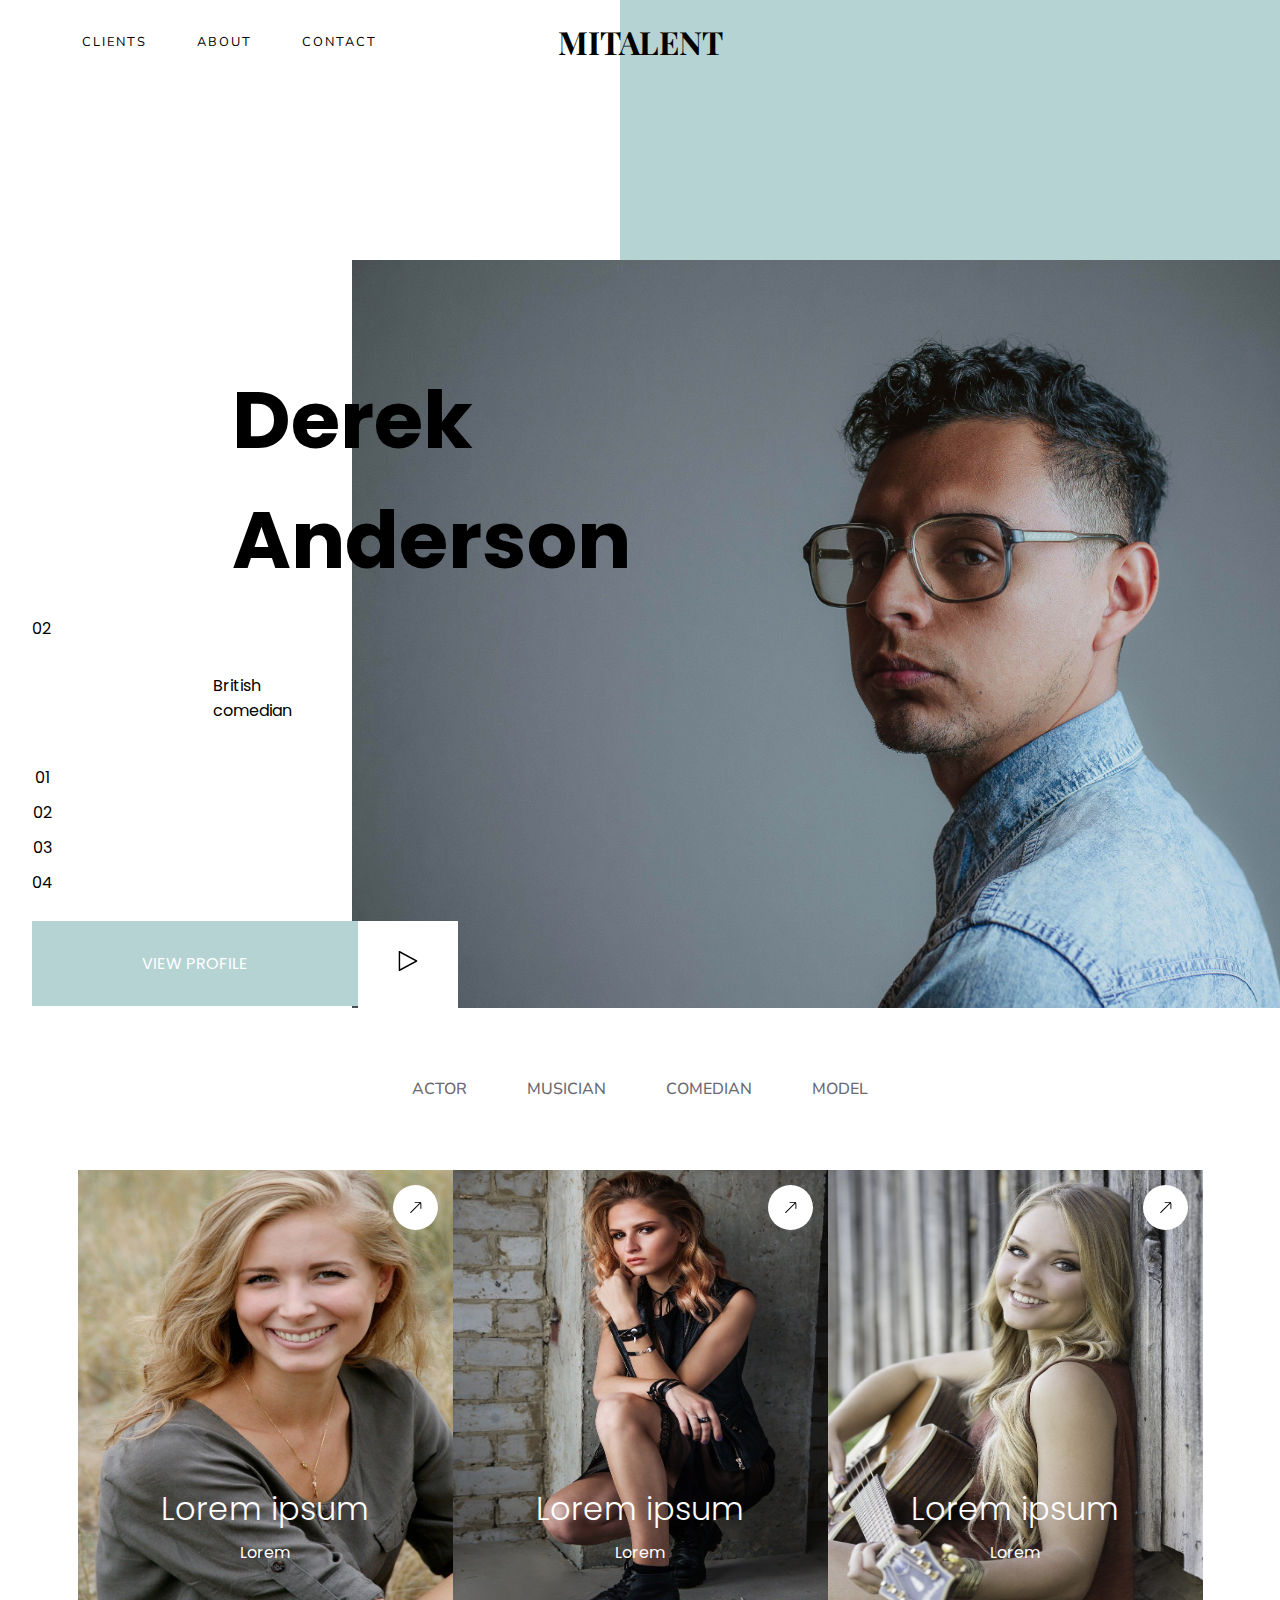
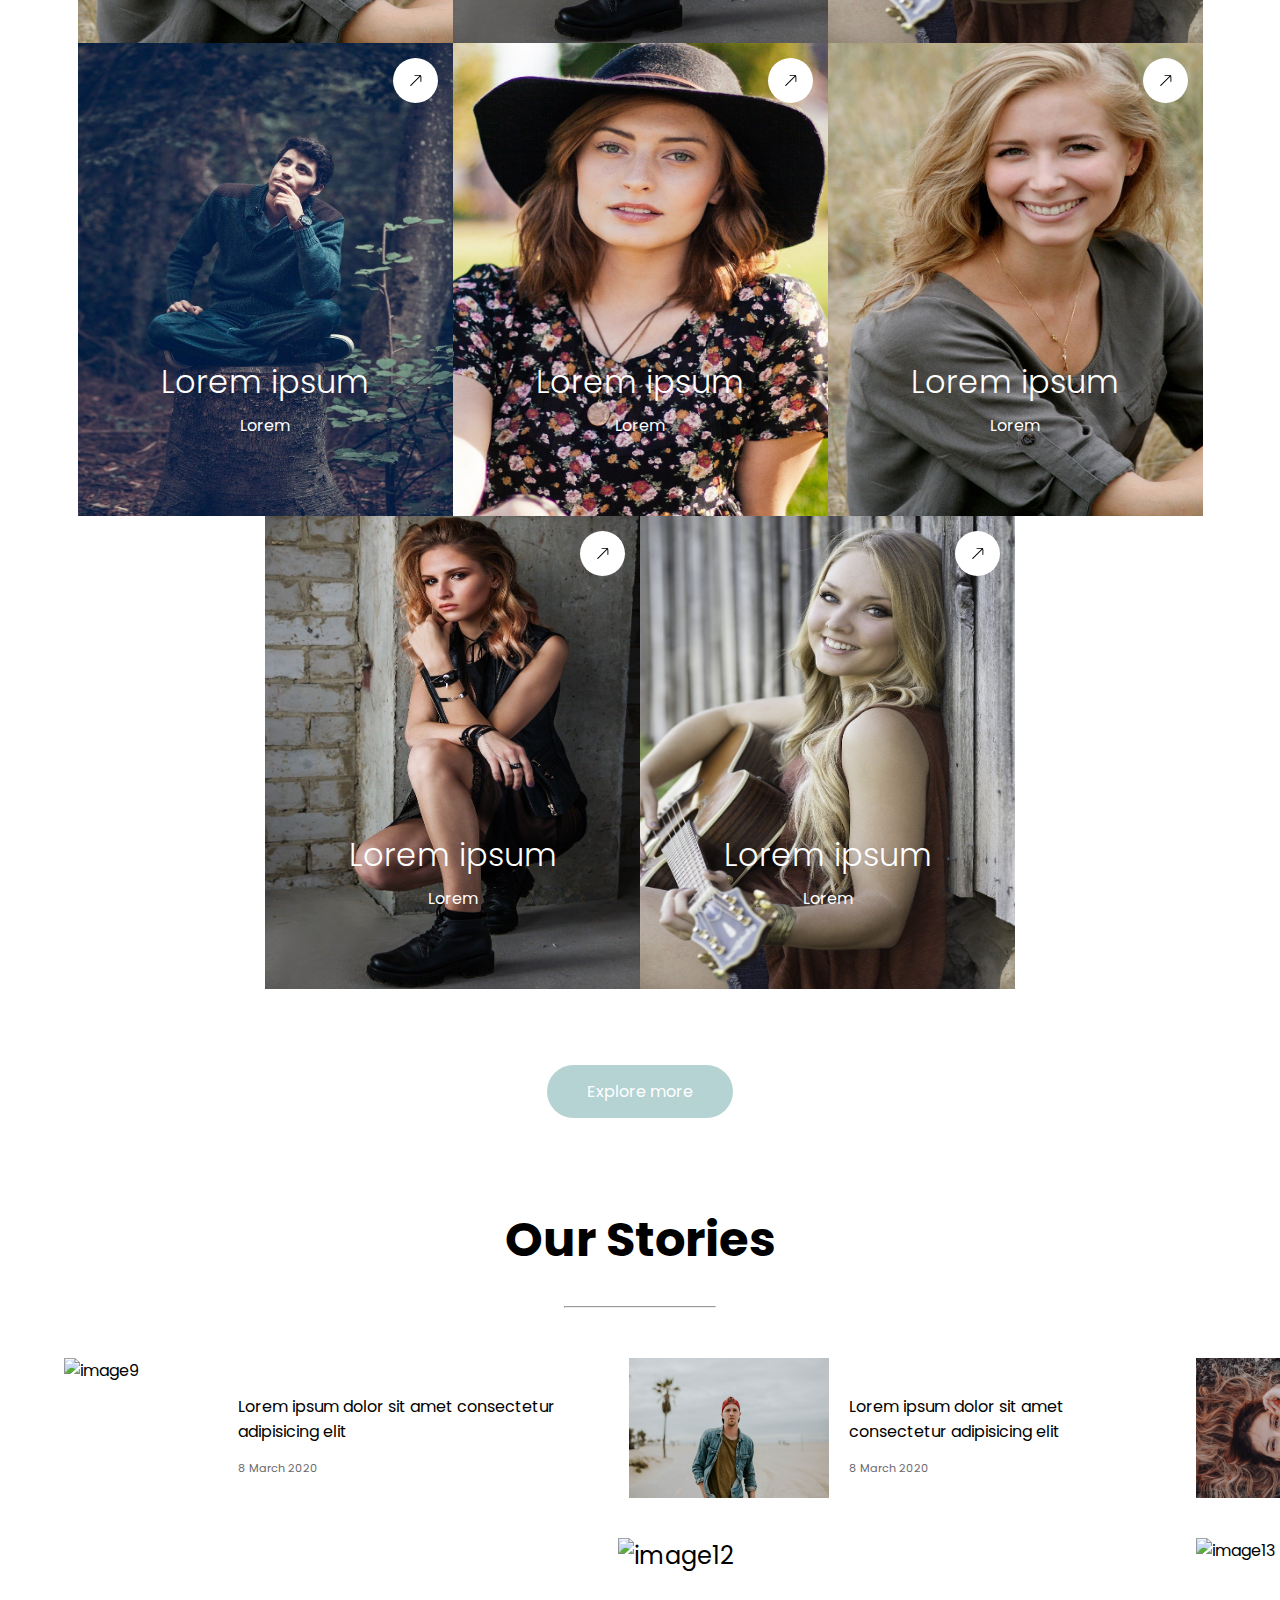
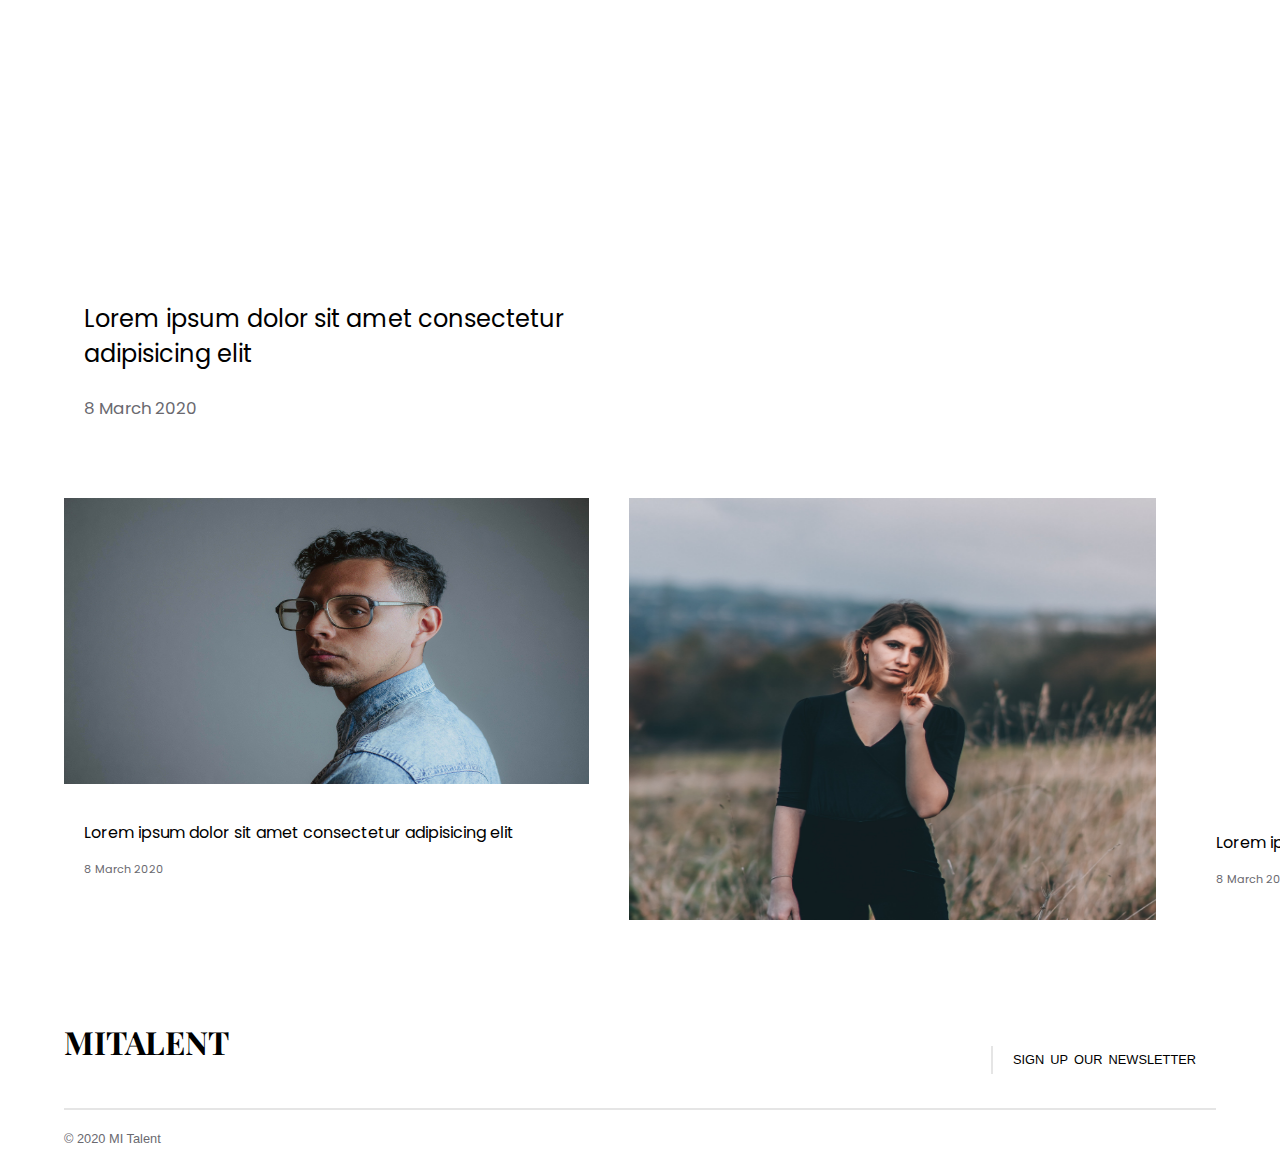
==== commit 5097e5e4: "ajout du lien vers le profil dans l index" ====
--- a/index.html
+++ b/index.html
@@ -42,7 +42,7 @@
                 <li>04</li>
             </ul>
             <div class="intro-profile">
-                <p class="color-white text-uppercase">View profile</p>
+                <a href="profile.html"><p class="color-white text-uppercase">View profile</p></a>
                 <p class="intro-profile-icone"><img src="assets/icons/play-button.svg" alt="icone play"></p>
             </div>
         </div>
--- a/assets/css/homepage.css
+++ b/assets/css/homepage.css
@@ -3,7 +3,7 @@
 html, body {
     margin: 0;
     height: 100%;
-    width: 1920px;
+    max-width: 1920px;
 }
 
 h1 {
@@ -107,7 +107,7 @@
 header {
     display: flex;
     flex-direction: column;
-    width: 90%;
+    width: 95%;
     margin: 20px auto;
 }
 
